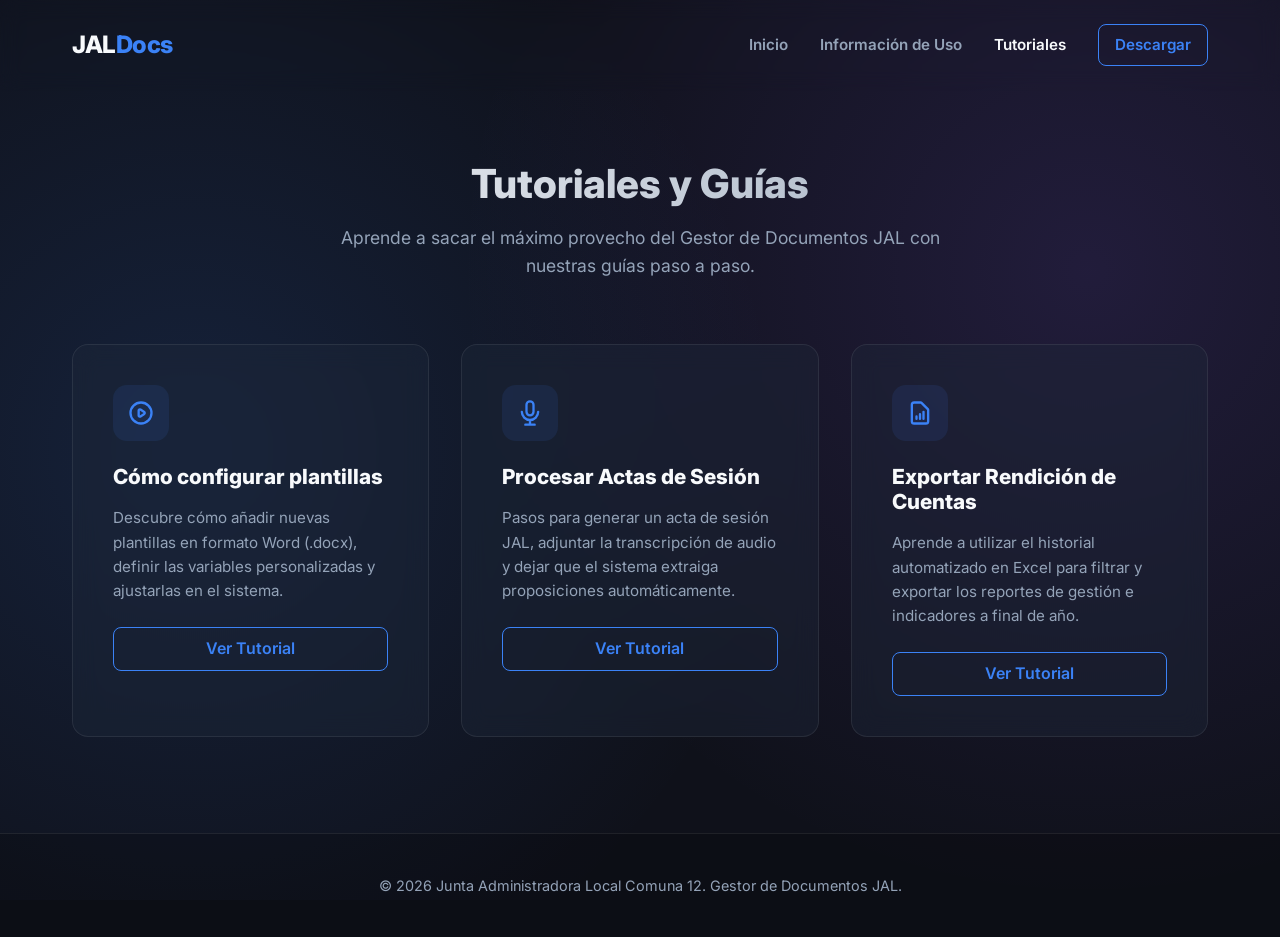
==== tutoriales.html @ c781e552 "Organizar archivos en carpetas y preparar para GitHub" ====
<!DOCTYPE html>
<html lang="es">
<head>
    <meta charset="UTF-8">
    <meta name="viewport" content="width=device-width, initial-scale=1.0">
    <meta name="description" content="Tutoriales - Gestor de Documentos JAL">
    <title>Tutoriales | Gestor de Documentos JAL</title>
    <link href="https://fonts.googleapis.com/css2?family=Inter:wght@300;400;600;800&display=swap" rel="stylesheet">
    <link rel="stylesheet" href="css/styles.css">
</head>
<body>
    <!-- Navbar -->
    <nav id="navbar" class="scrolled">
        <div class="nav-container">
            <a href="index.html" class="logo">JAL<span>Docs</span></a>
            <ul class="nav-links">
                <li><a href="index.html">Inicio</a></li>
                <li><a href="index.html#info">Información de Uso</a></li>
                <li><a href="tutoriales.html" style="color: var(--text-light);">Tutoriales</a></li>
                <li><a href="index.html#download" class="btn-primary-outline">Descargar</a></li>
            </ul>
        </div>
    </nav>

    <!-- Page Content -->
    <section class="section" style="padding-top: 10rem; min-height: 85vh;">
        <div class="section-header">
            <h2>Tutoriales y Guías</h2>
            <p>Aprende a sacar el máximo provecho del Gestor de Documentos JAL con nuestras guías paso a paso.</p>
        </div>

        <div class="features-grid">
            <!-- Tutorial 1 -->
            <div class="feature-card glass-panel">
                <div class="icon-wrapper">
                    <svg fill="none" stroke="currentColor" viewBox="0 0 24 24"><path stroke-linecap="round" stroke-linejoin="round" stroke-width="2" d="M14.752 11.168l-3.197-2.132A1 1 0 0010 9.87v4.263a1 1 0 001.555.832l3.197-2.132a1 1 0 000-1.664z"></path><path stroke-linecap="round" stroke-linejoin="round" stroke-width="2" d="M21 12a9 9 0 11-18 0 9 9 0 0118 0z"></path></svg>
                </div>
                <h3>Cómo configurar plantillas</h3>
                <p>Descubre cómo añadir nuevas plantillas en formato Word (.docx), definir las variables personalizadas y ajustarlas en el sistema.</p>
                <a href="#" class="btn-primary-outline" style="margin-top: 1.5rem; width: 100%;" onclick="alert('Video tutorial en construcción. ¡Vuelve pronto!')">Ver Tutorial</a>
            </div>

            <!-- Tutorial 2 -->
            <div class="feature-card glass-panel">
                <div class="icon-wrapper">
                    <svg fill="none" stroke="currentColor" viewBox="0 0 24 24"><path stroke-linecap="round" stroke-linejoin="round" stroke-width="2" d="M19 11a7 7 0 01-7 7m0 0a7 7 0 01-7-7m7 7v4m0 0H8m4 0h4m-4-8a3 3 0 01-3-3V5a3 3 0 116 0v6a3 3 0 01-3 3z"></path></svg>
                </div>
                <h3>Procesar Actas de Sesión</h3>
                <p>Pasos para generar un acta de sesión JAL, adjuntar la transcripción de audio y dejar que el sistema extraiga proposiciones automáticamente.</p>
                <a href="#" class="btn-primary-outline" style="margin-top: 1.5rem; width: 100%;" onclick="alert('Video tutorial en construcción. ¡Vuelve pronto!')">Ver Tutorial</a>
            </div>

            <!-- Tutorial 3 -->
            <div class="feature-card glass-panel">
                <div class="icon-wrapper">
                    <svg fill="none" stroke="currentColor" viewBox="0 0 24 24"><path stroke-linecap="round" stroke-linejoin="round" stroke-width="2" d="M9 17v-2m3 2v-4m3 4v-6m2 10H7a2 2 0 01-2-2V5a2 2 0 012-2h5.586a1 1 0 01.707.293l5.414 5.414a1 1 0 01.293.707V19a2 2 0 01-2 2z"></path></svg>
                </div>
                <h3>Exportar Rendición de Cuentas</h3>
                <p>Aprende a utilizar el historial automatizado en Excel para filtrar y exportar los reportes de gestión e indicadores a final de año.</p>
                <a href="#" class="btn-primary-outline" style="margin-top: 1.5rem; width: 100%;" onclick="alert('Video tutorial en construcción. ¡Vuelve pronto!')">Ver Tutorial</a>
            </div>
        </div>
    </section>

    <!-- Footer -->
    <footer>
        <div class="footer-content">
            <p>&copy; 2026 Junta Administradora Local Comuna 12. Gestor de Documentos JAL.</p>
        </div>
    </footer>

    <script src="js/script.js"></script>
</body>
</html>
---- css/styles.css ----
:root {
    --bg-dark: #0f111a;
    --bg-darker: #090a0f;
    --primary: #3b82f6;
    --primary-glow: rgba(59, 130, 246, 0.5);
    --secondary: #8b5cf6;
    --text-light: #f8fafc;
    --text-muted: #94a3b8;
    --glass-bg: rgba(30, 41, 59, 0.4);
    --glass-border: rgba(255, 255, 255, 0.08);
}

* {
    margin: 0;
    padding: 0;
    box-sizing: border-box;
}

body {
    font-family: 'Inter', sans-serif;
    background-color: var(--bg-dark);
    color: var(--text-light);
    line-height: 1.6;
    overflow-x: hidden;
    background-image: 
        radial-gradient(circle at 15% 50%, rgba(59, 130, 246, 0.15) 0%, transparent 50%),
        radial-gradient(circle at 85% 30%, rgba(139, 92, 246, 0.15) 0%, transparent 50%);
    background-attachment: fixed;
}

html {
    scroll-behavior: smooth;
}

/* Typography */
h1, h2, h3 {
    font-weight: 800;
    line-height: 1.2;
}

a {
    text-decoration: none;
    color: inherit;
    transition: all 0.3s ease;
}

/* Navbar */
#navbar {
    position: fixed;
    top: 0;
    width: 100%;
    z-index: 1000;
    padding: 1.5rem 0;
    transition: all 0.3s ease;
    backdrop-filter: blur(10px);
    border-bottom: 1px solid transparent;
}

#navbar.scrolled {
    padding: 1rem 0;
    background-color: rgba(15, 17, 26, 0.8);
    border-bottom: 1px solid var(--glass-border);
}

.nav-container {
    max-width: 1200px;
    margin: 0 auto;
    padding: 0 2rem;
    display: flex;
    justify-content: space-between;
    align-items: center;
}

.logo {
    font-size: 1.5rem;
    font-weight: 800;
    letter-spacing: -0.5px;
}

.logo span {
    color: var(--primary);
}

.nav-links {
    list-style: none;
    display: flex;
    gap: 2rem;
    align-items: center;
}

.nav-links a {
    font-size: 0.95rem;
    font-weight: 600;
    color: var(--text-muted);
}

.nav-links a:hover {
    color: var(--text-light);
}

/* Buttons */
.btn-primary, .btn-secondary, .btn-primary-outline {
    display: inline-flex;
    align-items: center;
    justify-content: center;
    gap: 0.5rem;
    padding: 0.75rem 1.5rem;
    border-radius: 8px;
    font-weight: 600;
    font-size: 1rem;
    cursor: pointer;
    transition: all 0.3s ease;
}

.btn-primary {
    background: linear-gradient(135deg, var(--primary), var(--secondary));
    color: white;
    border: none;
    box-shadow: 0 4px 15px var(--primary-glow);
}

.btn-primary:hover {
    transform: translateY(-2px);
    box-shadow: 0 6px 20px var(--primary-glow);
}

.btn-secondary {
    background: var(--glass-bg);
    border: 1px solid var(--glass-border);
    color: var(--text-light);
}

.btn-secondary:hover {
    background: rgba(255, 255, 255, 0.1);
    transform: translateY(-2px);
}

.btn-primary-outline {
    border: 1px solid var(--primary);
    color: var(--primary) !important;
    padding: 0.5rem 1rem;
}

.btn-primary-outline:hover {
    background: var(--primary);
    color: white !important;
    box-shadow: 0 0 10px var(--primary-glow);
}

.btn-large {
    padding: 1rem 2rem;
    font-size: 1.1rem;
}

/* Glass Panel */
.glass-panel {
    background: var(--glass-bg);
    backdrop-filter: blur(12px);
    -webkit-backdrop-filter: blur(12px);
    border: 1px solid var(--glass-border);
    border-radius: 16px;
}

/* Sections */
.section {
    padding: 6rem 2rem;
    max-width: 1200px;
    margin: 0 auto;
}

.section-header {
    text-align: center;
    margin-bottom: 4rem;
}

.section-header h2 {
    font-size: 2.5rem;
    margin-bottom: 1rem;
    background: linear-gradient(to right, #fff, #94a3b8);
    -webkit-background-clip: text;
    -webkit-text-fill-color: transparent;
}

.section-header p {
    color: var(--text-muted);
    font-size: 1.1rem;
    max-width: 600px;
    margin: 0 auto;
}

/* Hero */
.hero {
    min-height: 100vh;
    display: flex;
    align-items: center;
    justify-content: space-between;
    max-width: 1200px;
    margin: 0 auto;
    padding: 8rem 2rem 4rem;
    gap: 4rem;
}

.hero-content {
    flex: 1;
    max-width: 600px;
    animation: fadeUp 0.8s ease forwards;
}

.hero-title {
    font-size: 4rem;
    margin-bottom: 1.5rem;
}

.hero-title span {
    background: linear-gradient(135deg, var(--primary), var(--secondary));
    -webkit-background-clip: text;
    -webkit-text-fill-color: transparent;
}

.hero-subtitle {
    font-size: 1.25rem;
    color: var(--text-muted);
    margin-bottom: 2.5rem;
}

.hero-actions {
    display: flex;
    gap: 1rem;
}

.hero-image-wrapper {
    flex: 1;
    display: flex;
    justify-content: center;
    animation: fadeInRight 1s ease forwards;
}

/* Mockup Panel */
.mockup-panel {
    width: 100%;
    max-width: 500px;
    padding: 1.5rem;
    box-shadow: 0 25px 50px -12px rgba(0, 0, 0, 0.5);
    transform: perspective(1000px) rotateY(-15deg) rotateX(10deg);
    transition: transform 0.5s ease;
}

.mockup-panel:hover {
    transform: perspective(1000px) rotateY(-5deg) rotateX(5deg);
}

.mockup-header {
    display: flex;
    gap: 0.5rem;
    margin-bottom: 1.5rem;
}

.dot {
    width: 12px;
    height: 12px;
    border-radius: 50%;
}
.dot.red { background-color: #ef4444; }
.dot.yellow { background-color: #eab308; }
.dot.green { background-color: #22c55e; }

.skeleton-line {
    height: 12px;
    background: rgba(255, 255, 255, 0.1);
    border-radius: 6px;
    margin-bottom: 1rem;
}
.skeleton-line.full { width: 100%; }
.skeleton-line.width-70 { width: 70%; }
.skeleton-line.width-50 { width: 50%; }

.skeleton-box {
    height: 180px;
    background: rgba(255, 255, 255, 0.05);
    border-radius: 8px;
    margin-top: 2rem;
    display: flex;
    flex-direction: column;
    align-items: center;
    justify-content: center;
    gap: 1rem;
}

.skeleton-icon {
    width: 48px;
    height: 48px;
    border-radius: 50%;
    background: linear-gradient(135deg, rgba(59, 130, 246, 0.5), rgba(139, 92, 246, 0.5));
    animation: pulse 2s infinite;
}

.skeleton-text {
    font-size: 0.9rem;
    color: var(--text-muted);
}

@keyframes pulse {
    0% { transform: scale(0.95); opacity: 0.8; }
    50% { transform: scale(1.05); opacity: 1; }
    100% { transform: scale(0.95); opacity: 0.8; }
}

/* Features Grid */
.features-grid {
    display: grid;
    grid-template-columns: repeat(auto-fit, minmax(280px, 1fr));
    gap: 2rem;
}

.feature-card {
    padding: 2.5rem;
    transition: transform 0.3s ease, box-shadow 0.3s ease;
    opacity: 0;
    transform: translateY(20px);
}

.feature-card.visible {
    animation: fadeUp 0.6s ease forwards;
}

.feature-card:hover {
    transform: translateY(-5px);
    box-shadow: 0 10px 30px rgba(0, 0, 0, 0.2);
}

.icon-wrapper {
    width: 56px;
    height: 56px;
    border-radius: 14px;
    background: rgba(59, 130, 246, 0.1);
    color: var(--primary);
    display: flex;
    align-items: center;
    justify-content: center;
    margin-bottom: 1.5rem;
}

.icon-wrapper svg {
    width: 28px;
    height: 28px;
}

.feature-card h3 {
    font-size: 1.3rem;
    margin-bottom: 1rem;
    color: var(--text-light);
}

.feature-card p {
    color: var(--text-muted);
    font-size: 0.95rem;
}

/* Download Section */
.download-section {
    text-align: center;
}

.download-container {
    max-width: 800px;
    margin: 0 auto;
    padding: 5rem 2rem;
    position: relative;
    overflow: hidden;
}

.download-container::before {
    content: '';
    position: absolute;
    top: -50%;
    left: -50%;
    width: 200%;
    height: 200%;
    background: radial-gradient(circle, rgba(59,130,246,0.1) 0%, transparent 70%);
    pointer-events: none;
}

.download-container h2 {
    font-size: 2.5rem;
    margin-bottom: 1rem;
}

.download-container > p {
    color: var(--text-muted);
    margin-bottom: 2.5rem;
    font-size: 1.1rem;
}

.download-box {
    background: rgba(0, 0, 0, 0.3);
    border-radius: 12px;
    padding: 2.5rem;
    display: flex;
    flex-direction: column;
    align-items: center;
    gap: 2rem;
    margin-bottom: 1.5rem;
    border: 1px solid rgba(255, 255, 255, 0.05);
}

.version-info {
    text-align: left;
    color: var(--text-muted);
    font-size: 0.95rem;
    background: rgba(255, 255, 255, 0.03);
    padding: 1.25rem 1.5rem;
    border-radius: 8px;
    width: 100%;
    max-width: 400px;
}

.version-info strong {
    color: var(--text-light);
}

.download-note {
    font-size: 0.85rem;
    color: var(--text-muted);
    font-style: italic;
}

/* Footer */
footer {
    border-top: 1px solid var(--glass-border);
    padding: 2.5rem 0;
    text-align: center;
    color: var(--text-muted);
    font-size: 0.9rem;
    background: rgba(0,0,0,0.2);
}

/* Animations */
@keyframes fadeUp {
    from {
        opacity: 0;
        transform: translateY(30px);
    }
    to {
        opacity: 1;
        transform: translateY(0);
    }
}

@keyframes fadeInRight {
    from {
        opacity: 0;
        transform: translateX(30px);
    }
    to {
        opacity: 1;
        transform: translateX(0);
    }
}

/* Responsive */
@media (max-width: 768px) {
    .hero {
        flex-direction: column;
        text-align: center;
        padding-top: 8rem;
    }
    
    .hero-actions {
        justify-content: center;
    }

    .nav-links {
        display: none;
    }

    .hero-title {
        font-size: 3rem;
    }
    
    .mockup-panel {
        transform: none;
    }
    
    .mockup-panel:hover {
        transform: none;
    }
}
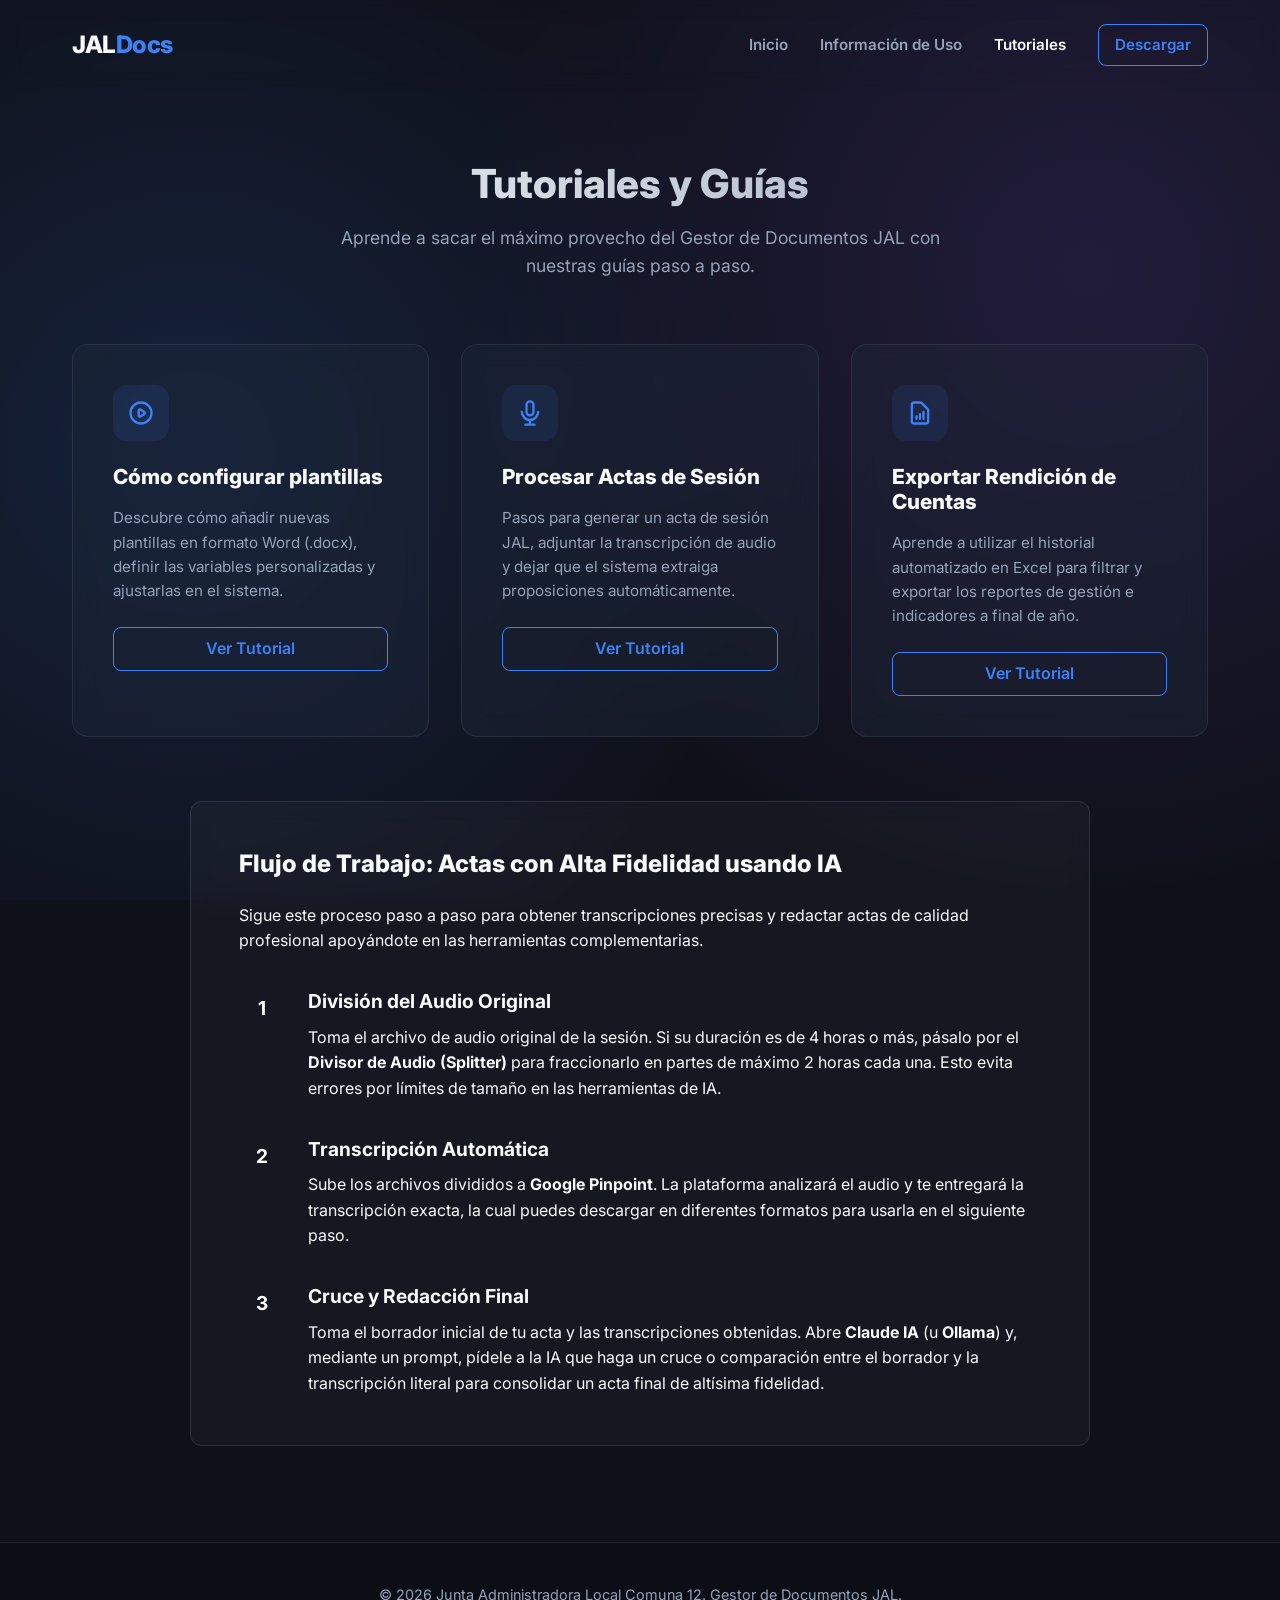
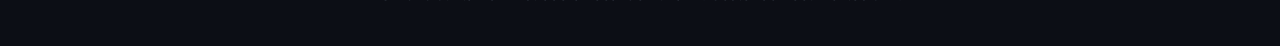
==== commit b612d939: "Agregar tutorial de actas de alta fidelidad con IA" ====
--- a/tutoriales.html
+++ b/tutoriales.html
@@ -60,6 +60,37 @@
                 <a href="#" class="btn-primary-outline" style="margin-top: 1.5rem; width: 100%;" onclick="alert('Video tutorial en construcción. ¡Vuelve pronto!')">Ver Tutorial</a>
             </div>
         </div>
+        <!-- Flujo de Trabajo IA -->
+        <div class="workflow-section" style="margin-top: 4rem; text-align: left; background: rgba(255, 255, 255, 0.03); padding: 3rem; border-radius: 12px; border: 1px solid rgba(255, 255, 255, 0.1); max-width: 900px; margin-left: auto; margin-right: auto; backdrop-filter: blur(10px);">
+            <h3 style="margin-bottom: 1.5rem; color: var(--primary-color); font-size: 1.5rem;">Flujo de Trabajo: Actas con Alta Fidelidad usando IA</h3>
+            <p style="margin-bottom: 2rem; color: var(--text-light);">Sigue este proceso paso a paso para obtener transcripciones precisas y redactar actas de calidad profesional apoyándote en las herramientas complementarias.</p>
+            
+            <div class="steps-container" style="display: flex; flex-direction: column; gap: 2rem;">
+                <div class="step-card" style="display: flex; gap: 1.5rem; align-items: flex-start;">
+                    <div class="step-number" style="background: var(--primary-color); color: white; width: 45px; height: 45px; border-radius: 50%; display: flex; align-items: center; justify-content: center; font-weight: bold; font-size: 1.2rem; flex-shrink: 0;">1</div>
+                    <div>
+                        <h4 style="margin-bottom: 0.5rem; font-size: 1.2rem;">División del Audio Original</h4>
+                        <p style="color: var(--text-light); line-height: 1.6;">Toma el archivo de audio original de la sesión. Si su duración es de 4 horas o más, pásalo por el <strong>Divisor de Audio (Splitter)</strong> para fraccionarlo en partes de máximo 2 horas cada una. Esto evita errores por límites de tamaño en las herramientas de IA.</p>
+                    </div>
+                </div>
+                
+                <div class="step-card" style="display: flex; gap: 1.5rem; align-items: flex-start;">
+                    <div class="step-number" style="background: var(--primary-color); color: white; width: 45px; height: 45px; border-radius: 50%; display: flex; align-items: center; justify-content: center; font-weight: bold; font-size: 1.2rem; flex-shrink: 0;">2</div>
+                    <div>
+                        <h4 style="margin-bottom: 0.5rem; font-size: 1.2rem;">Transcripción Automática</h4>
+                        <p style="color: var(--text-light); line-height: 1.6;">Sube los archivos divididos a <strong>Google Pinpoint</strong>. La plataforma analizará el audio y te entregará la transcripción exacta, la cual puedes descargar en diferentes formatos para usarla en el siguiente paso.</p>
+                    </div>
+                </div>
+
+                <div class="step-card" style="display: flex; gap: 1.5rem; align-items: flex-start;">
+                    <div class="step-number" style="background: var(--primary-color); color: white; width: 45px; height: 45px; border-radius: 50%; display: flex; align-items: center; justify-content: center; font-weight: bold; font-size: 1.2rem; flex-shrink: 0;">3</div>
+                    <div>
+                        <h4 style="margin-bottom: 0.5rem; font-size: 1.2rem;">Cruce y Redacción Final</h4>
+                        <p style="color: var(--text-light); line-height: 1.6;">Toma el borrador inicial de tu acta y las transcripciones obtenidas. Abre <strong>Claude IA</strong> (u <strong>Ollama</strong>) y, mediante un prompt, pídele a la IA que haga un cruce o comparación entre el borrador y la transcripción literal para consolidar un acta final de altísima fidelidad.</p>
+                    </div>
+                </div>
+            </div>
+        </div>
     </section>
 
     <!-- Footer -->
